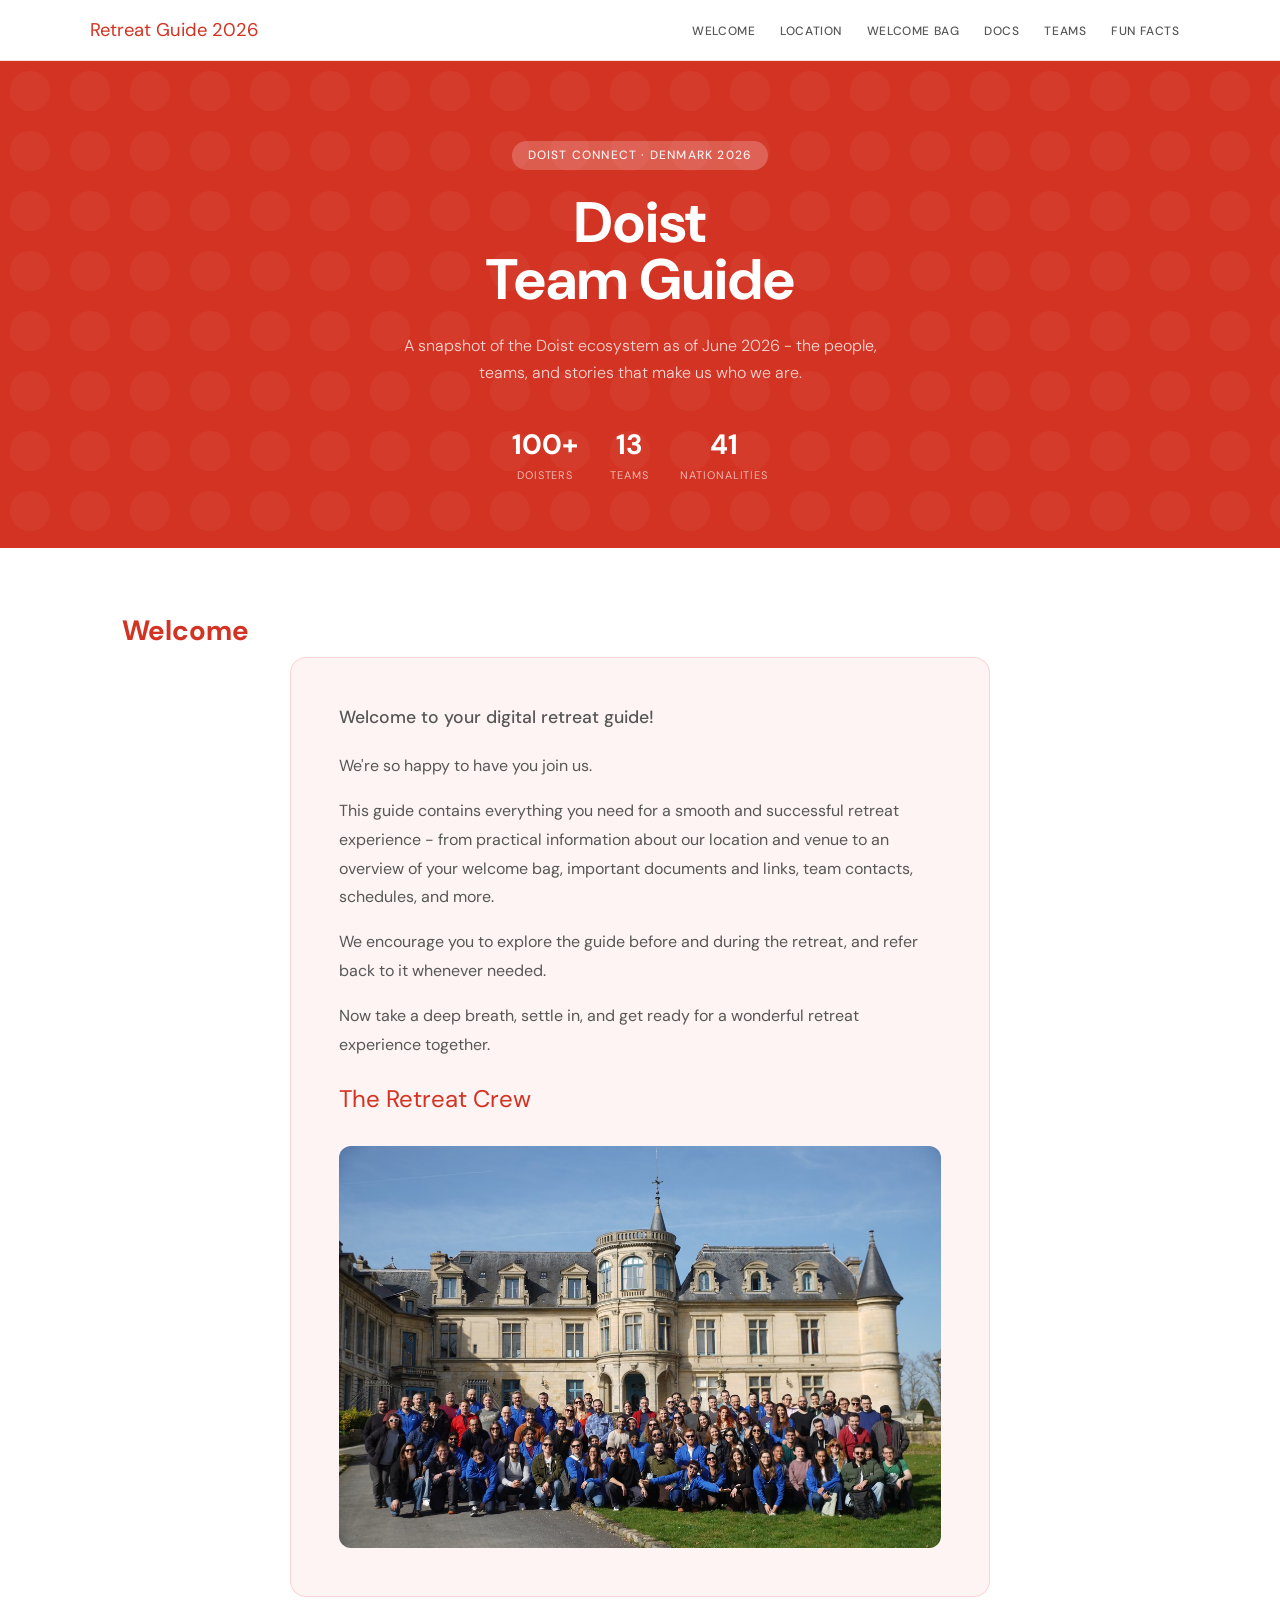
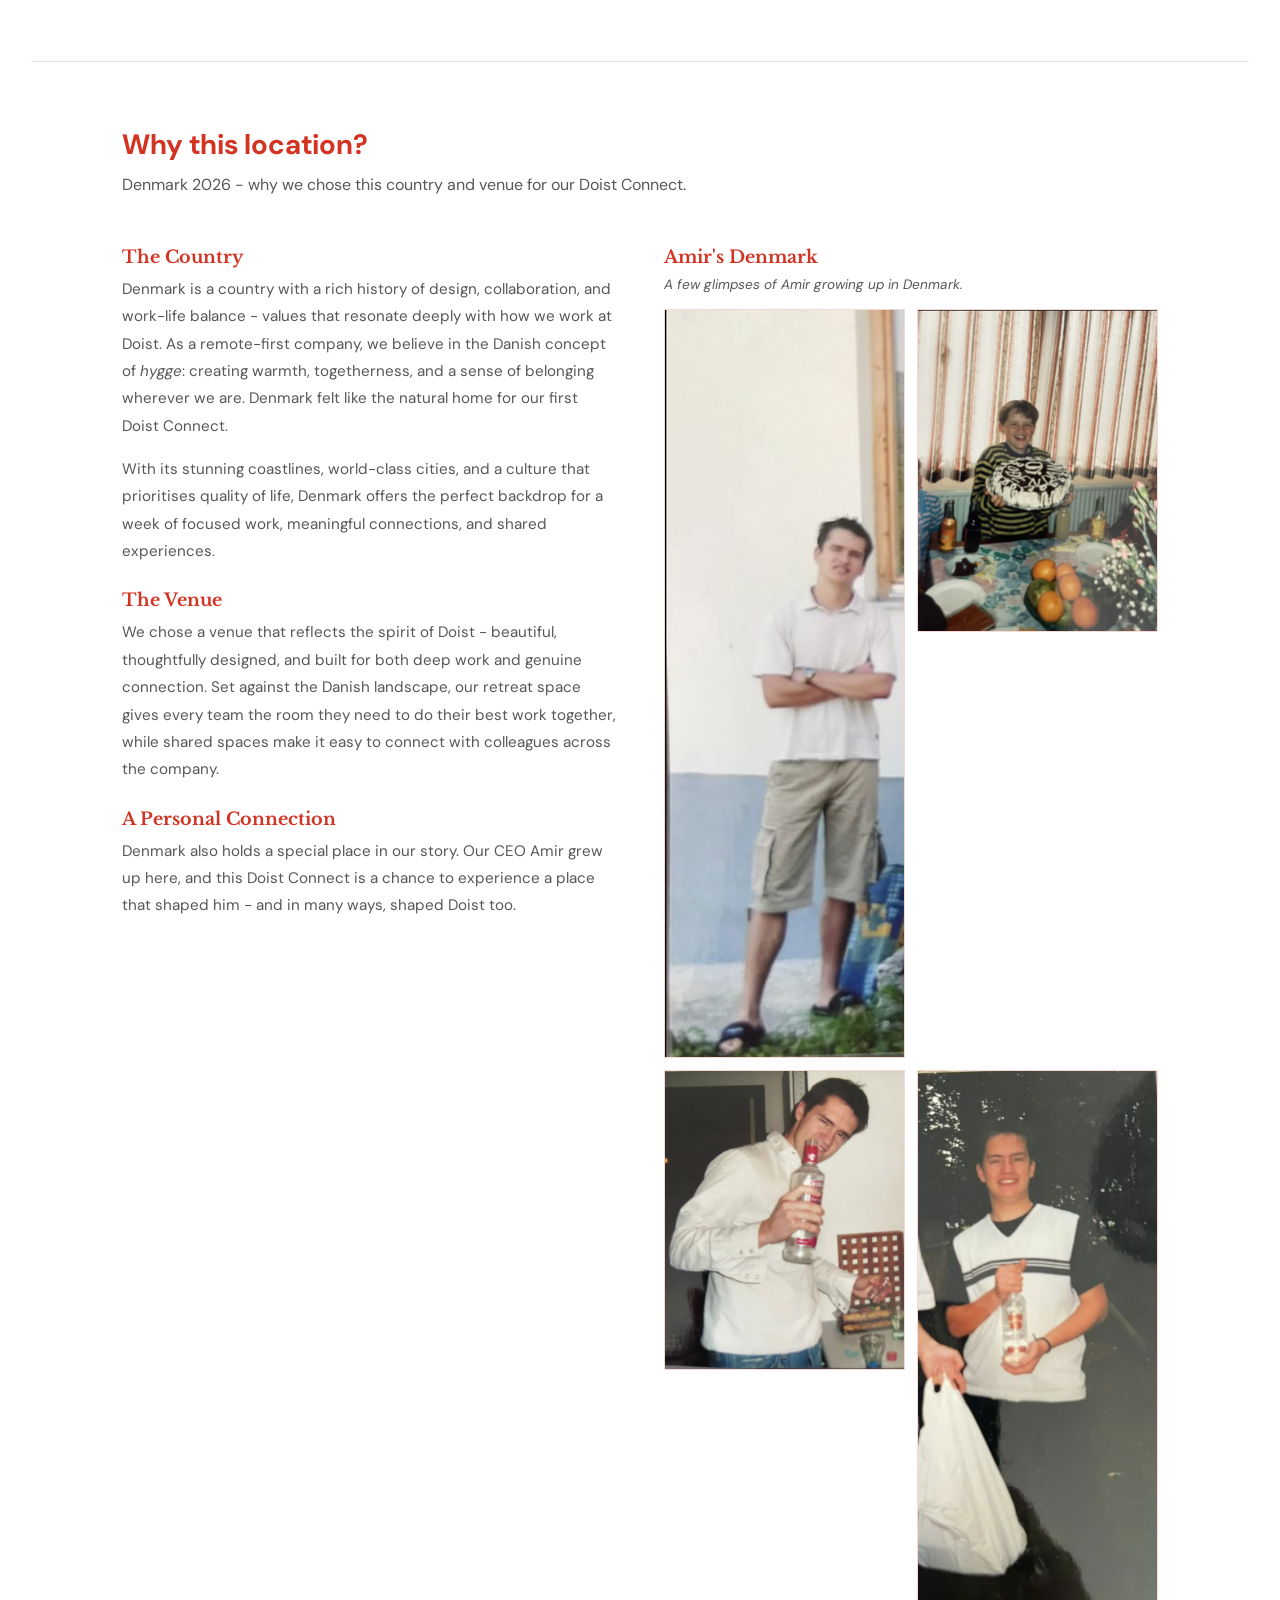
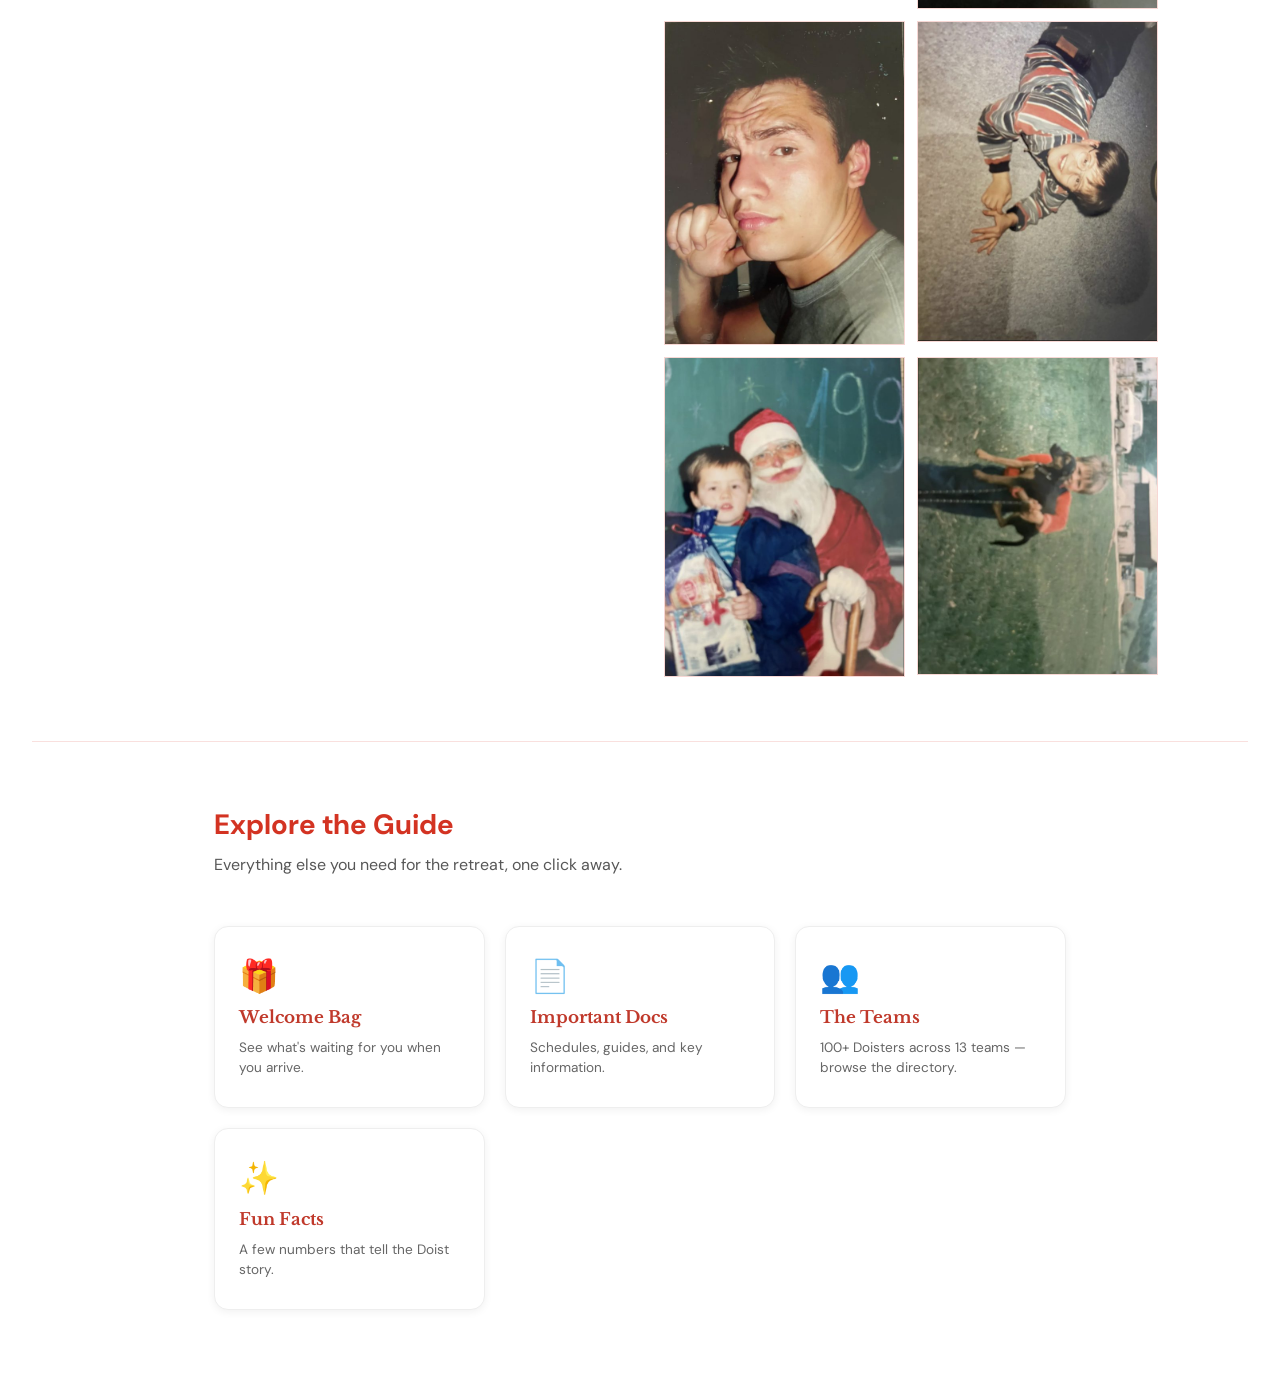
==== index.html @ 6b69aad8 "Convert to multi-page site; add explore cards on landing page" ====
<!DOCTYPE html>
<html lang="en">
<head>
<meta charset="UTF-8">
<meta name="viewport" content="width=device-width, initial-scale=1.0">
<title>Retreat Guide 2026</title>
<link href="https://fonts.googleapis.com/css2?family=Libre+Baskerville:wght@400;700&family=DM+Sans:wght@300;400;500&display=swap" rel="stylesheet">
<link rel="stylesheet" href="styles.css">
</head>
<style>
  .explore-section{padding:64px 24px;max-width:900px;margin:0 auto}
  .explore-grid{display:grid;grid-template-columns:repeat(auto-fill,minmax(200px,1fr));gap:20px;margin-top:32px}
  .explore-card{display:flex;flex-direction:column;align-items:flex-start;gap:10px;background:#fff;border:1px solid #eee;border-radius:14px;padding:28px 24px;text-decoration:none;color:inherit;box-shadow:0 2px 8px rgba(0,0,0,.06);transition:box-shadow .15s,transform .15s}
  .explore-card:hover{box-shadow:0 6px 20px rgba(0,0,0,.12);transform:translateY(-2px)}
  .explore-card-icon{font-size:2rem}
  .explore-card-title{font-family:'Libre Baskerville',serif;font-size:1.05rem;font-weight:700;color:#C0392B}
  .explore-card-desc{font-size:.85rem;color:#666;line-height:1.5}
</style>
</head>
<body>
<div id="site">
  <nav><div class="nav-inner">
    <a class="nav-logo" href="index.html">Retreat Guide 2026</a>
    <ul class="nav-links">
      <li><a href="#welcome">Welcome</a></li>
      <li><a href="#why-location">Location</a></li>
      <li><a href="welcome-bag.html">Welcome Bag</a></li>
      <li><a href="docs.html">Docs</a></li>
      <li><a href="teams.html">Teams</a></li>
      <li><a href="fun-facts.html">Fun Facts</a></li>
    </ul>
    <div class="hamburger" onclick="toggleMenu()" aria-label="Menu"><span></span><span></span><span></span></div>
  </div></nav>
  <div id="mobile-nav">
    <a href="#welcome" onclick="toggleMenu()">Welcome</a>
    <a href="#why-location" onclick="toggleMenu()">Location</a>
    <a href="welcome-bag.html" onclick="toggleMenu()">Welcome Bag</a>
    <a href="docs.html" onclick="toggleMenu()">Docs</a>
    <a href="teams.html" onclick="toggleMenu()">Teams</a>
    <a href="fun-facts.html" onclick="toggleMenu()">Fun Facts</a>
  </div>
  <div class="hero" id="hero"><div class="hero-content">
    <span class="hero-eyebrow">Doist Connect · Denmark 2026</span>
    <h1>Doist<br>Team Guide</h1>
    <p class="hero-sub">A snapshot of the Doist ecosystem as of June 2026 - the people, teams, and stories that make us who we are.</p>
    <div class="hero-stats">
      <div class="hero-stat"><span class="hero-stat-num">100+</span><span class="hero-stat-label">Doisters</span></div>
      <div class="hero-stat"><span class="hero-stat-num">13</span><span class="hero-stat-label">Teams</span></div>
      <div class="hero-stat"><span class="hero-stat-num">41</span><span class="hero-stat-label">Nationalities</span></div>
    </div>
  </div></div>
  <div id="section-welcome"></div>
  <div id="section-location"></div>
  <section id="explore" class="explore-section">
    <h2 class="section-title">Explore the Guide</h2>
    <p class="section-intro">Everything else you need for the retreat, one click away.</p>
    <div class="explore-grid">
      <a href="welcome-bag.html" class="explore-card"><div class="explore-card-icon">🎁</div><div class="explore-card-title">Welcome Bag</div><div class="explore-card-desc">See what's waiting for you when you arrive.</div></a>
      <a href="docs.html" class="explore-card"><div class="explore-card-icon">📄</div><div class="explore-card-title">Important Docs</div><div class="explore-card-desc">Schedules, guides, and key information.</div></a>
      <a href="teams.html" class="explore-card"><div class="explore-card-icon">👥</div><div class="explore-card-title">The Teams</div><div class="explore-card-desc">100+ Doisters across 13 teams — browse the directory.</div></a>
      <a href="fun-facts.html" class="explore-card"><div class="explore-card-icon">✨</div><div class="explore-card-title">Fun Facts</div><div class="explore-card-desc">A few numbers that tell the Doist story.</div></a>
    </div>
  </section>
</div>
<script>
function toggleMenu(){document.getElementById('mobile-nav').classList.toggle('open');}
async function loadSections(){
  for(const s of [{id:'section-welcome',file:'welcome.html'},{id:'section-location',file:'location.html'}]){
    try{document.getElementById(s.id).innerHTML=await(await fetch(s.file)).text();}catch(e){}
  }
}
document.addEventListener('DOMContentLoaded',loadSections);
</script>
</body></html>
---- styles.css ----
:root {
    --coral: #D33322;
    --coral-hover: #C3392C;
    --coral-dark: #DC4C3E;
    --coral-light: #F1B7B2;
    --coral-pale: #FDF4F3;
    --dark: #1A1A1A;
    --mid: #575757;
    --light: #F5F5F5;
    --white: #ffffff;
    --border: rgba(211,51,34,0.15);
  }

  * { margin: 0; padding: 0; box-sizing: border-box; }

  body {
    font-family: 'DM Sans', sans-serif;
    background: var(--white);
    color: var(--dark);
    min-height: 100vh;
  }

  .welcome-photo {
    width: 100%;
    border-radius: 12px;
    margin-top: 2rem;
    display: block;
  }

  /* WELCOME BAG SECTION */
  .bag-grid {
    display: grid;
    grid-template-columns: repeat(auto-fill, minmax(220px, 1fr));
    gap: 1rem;
    margin-top: 1rem;
  }

  .bag-item {
    background: var(--coral-pale);
    border: 1px solid var(--border);
    border-radius: 12px;
    padding: 1.25rem 1.5rem;
    display: flex;
    align-items: flex-start;
    gap: 0.85rem;
  }

  .bag-item-icon {
    font-size: 1.5rem;
    flex-shrink: 0;
    line-height: 1;
    margin-top: 0.1rem;
  }

  .bag-item-text {
    color: var(--dark);
    font-size: 0.95rem;
    font-weight: 500;
    line-height: 1.4;
  }

  .bag-item-text span {
    display: block;
    color: var(--mid);
    font-weight: 400;
    font-size: 0.85rem;
    margin-top: 0.2rem;
  }

  /* IMPORTANT DOCS SECTION */
  .docs-grid {
    display: grid;
    grid-template-columns: repeat(auto-fill, minmax(260px, 1fr));
    gap: 1rem;
    margin-top: 1rem;
  }

  .doc-link {
    display: flex;
    align-items: center;
    gap: 1rem;
    background: white;
    border: 1px solid var(--border);
    border-radius: 12px;
    padding: 1.1rem 1.4rem;
    text-decoration: none;
    color: var(--dark);
    transition: border-color 0.15s, box-shadow 0.15s;
  }

  .doc-link:hover {
    border-color: var(--coral);
    box-shadow: 0 2px 12px rgba(211,51,34,0.1);
  }

  .doc-link-icon {
    font-size: 1.4rem;
    flex-shrink: 0;
  }

  .doc-link-body {
    flex: 1;
    min-width: 0;
  }

  .doc-link-title {
    font-size: 0.95rem;
    font-weight: 500;
    color: var(--dark);
    white-space: nowrap;
    overflow: hidden;
    text-overflow: ellipsis;
  }

  .doc-link-desc {
    font-size: 0.8rem;
    color: var(--mid);
    margin-top: 0.15rem;
  }

  .doc-link-arrow {
    color: var(--coral);
    font-size: 1rem;
    flex-shrink: 0;
  }

  /* NAV */
  nav {
    position: sticky;
    top: 0;
    background: white;
    border-bottom: 1px solid var(--border);
    z-index: 100;
    padding: 0 2rem;
  }

  .nav-inner {
    max-width: 1100px;
    margin: 0 auto;
    display: flex;
    align-items: center;
    justify-content: space-between;
    height: 60px;
  }

  .nav-logo {
    font-family: 'DM Sans', sans-serif;
    font-size: 1.15rem;
    color: var(--coral);
    text-decoration: none;
  }

  .nav-links {
    display: flex;
    gap: 0.25rem;
    list-style: none;
    flex-wrap: wrap;
  }

  .nav-links a {
    text-decoration: none;
    color: var(--mid);
    font-size: 0.75rem;
    font-weight: 500;
    padding: 0.4rem 0.65rem;
    border-radius: 6px;
    transition: background 0.15s, color 0.15s;
    text-transform: uppercase;
    letter-spacing: 0.05em;
  }

  .nav-links a:hover { background: var(--coral-light); color: var(--coral); }

  .hamburger {
    display: none;
    flex-direction: column;
    gap: 5px;
    cursor: pointer;
    padding: 4px;
  }

  .hamburger span {
    display: block;
    width: 22px;
    height: 2px;
    background: var(--dark);
    border-radius: 2px;
    transition: all 0.3s;
  }

  /* HERO */
  .hero {
    background: var(--coral);
    padding: 5rem 2rem 4rem;
    text-align: center;
    position: relative;
    overflow: hidden;
  }

  .hero::before {
    content: '';
    position: absolute;
    inset: 0;
    background: url("data:image/svg+xml,%3Csvg width='60' height='60' viewBox='0 0 60 60' xmlns='http://www.w3.org/2000/svg'%3E%3Cg fill='none' fill-rule='evenodd'%3E%3Cg fill='%23ffffff' fill-opacity='0.04'%3E%3Ccircle cx='30' cy='30' r='20'/%3E%3C/g%3E%3C/g%3E%3C/svg%3E");
  }

  .hero-content { position: relative; max-width: 700px; margin: 0 auto; }

  .hero-eyebrow {
    display: inline-block;
    background: rgba(255,255,255,0.2);
    color: rgba(255,255,255,0.9);
    font-size: 0.75rem;
    letter-spacing: 0.1em;
    text-transform: uppercase;
    padding: 0.4rem 1rem;
    border-radius: 20px;
    margin-bottom: 1.5rem;
    font-weight: 500;
  }

  .hero h1 {
    font-family: 'DM Sans', sans-serif;
    font-size: clamp(2.25rem, 8vw, 3.5625rem);
    color: white;
    line-height: 1;
    margin-bottom: 1.5rem;
  }

  .hero-sub {
    color: rgba(255,255,255,0.8);
    font-size: 1rem;
    font-weight: 300;
    line-height: 1.7;
    max-width: 500px;
    margin: 0 auto 2.5rem;
  }

  .hero-stats {
    display: flex;
    gap: 2rem;
    justify-content: center;
    flex-wrap: wrap;
  }

  .hero-stat { text-align: center; }

  .hero-stat-num {
    display: block;
    font-family: 'DM Sans', sans-serif;
    font-size: 1.75rem;
    color: white;
    font-weight: 700;
  }

  .hero-stat-label {
    font-size: 0.6875rem;
    color: rgba(255,255,255,0.65);
    text-transform: uppercase;
    letter-spacing: 0.08em;
  }

  /* SECTIONS */
  section {
    padding: 4rem 2rem;
    max-width: 1100px;
    margin: 0 auto;
  }

  .section-title {
    font-family: 'DM Sans', sans-serif;
    font-size: 1.75rem;
    color: var(--coral);
    margin-bottom: 0.5rem;
  }

  .section-intro {
    color: var(--mid);
    font-size: 1rem;
    line-height: 1.7;
    max-width: 600px;
    margin-bottom: 3rem;
    font-weight: 400;
  }

  /* WELCOME SECTION */
  .welcome-box {
    background: var(--coral-pale);
    border: 1px solid var(--border);
    border-radius: 16px;
    padding: 3rem;
    max-width: 700px;
    margin: 0 auto;
  }

  .welcome-box .bienvenue {
    font-family: 'DM Sans', sans-serif;
    font-size: 1.1rem;
    font-weight: 500;
    color: var(--mid);
    margin-bottom: 1.5rem;
  }

  .welcome-box p {
    color: var(--mid);
    line-height: 1.8;
    margin-bottom: 1rem;
    font-size: 1rem;
  }

  .welcome-box .signature {
    font-family: 'DM Sans', sans-serif;
    font-size: 1.5rem;
    color: var(--coral);
    margin-top: 1.5rem;
  }

  /* TEAM FILTER */
  .team-filter {
    display: flex;
    gap: 0.5rem;
    flex-wrap: wrap;
    margin-bottom: 2.5rem;
  }

  .filter-btn {
    background: var(--light);
    border: 1px solid var(--border);
    border-radius: 20px;
    padding: 0.4rem 1rem;
    font-size: 0.8rem;
    font-weight: 500;
    color: var(--mid);
    cursor: pointer;
    font-family: 'DM Sans', sans-serif;
    transition: all 0.15s;
    text-transform: uppercase;
    letter-spacing: 0.05em;
  }

  .filter-btn:hover, .filter-btn.active {
    background: var(--coral);
    border-color: var(--coral);
    color: white;
  }

  /* PEOPLE GRID */
  .people-grid {
    display: grid;
    grid-template-columns: repeat(auto-fill, minmax(280px, 1fr));
    gap: 1.25rem;
  }

  .person-card {
    background: white;
    border: 1px solid var(--border);
    border-radius: 14px;
    padding: 1.5rem;
    transition: transform 0.2s, box-shadow 0.2s, border-color 0.2s;
    cursor: default;
  }

  .person-card:hover {
    transform: translateY(-3px);
    box-shadow: 0 8px 24px rgba(216,90,48,0.1);
    border-color: rgba(216,90,48,0.3);
  }

  .person-avatar {
    width: 80px;
    height: 80px;
    border-radius: 50%;
    background: var(--coral);
    display: flex;
    align-items: center;
    justify-content: center;
    font-weight: 500;
    font-size: 1rem;
    color: white;
    margin-bottom: 1rem;
    font-family: 'DM Sans', sans-serif;
    overflow: hidden;
    flex-shrink: 0;
  }

  .person-avatar img {
    width: 100%;
    height: 100%;
    object-fit: cover;
    object-position: center 20%;
  }

  .person-name {
    font-weight: 500;
    font-size: 0.875rem;
    color: var(--dark);
    margin-bottom: 0.25rem;
  }

  .person-role {
    font-size: 0.75rem;
    color: var(--coral);
    font-weight: 500;
    text-transform: uppercase;
    letter-spacing: 0.06em;
    margin-bottom: 0.25rem;
  }

  .person-meta {
    font-size: 0.6875rem;
    color: var(--mid);
    margin-bottom: 1rem;
    font-weight: 400;
  }

  .person-fact {
    font-size: 0.875rem;
    color: var(--mid);
    line-height: 1.6;
    border-left: 2px solid var(--border);
    padding-left: 0.75rem;
  }

  .person-team-tag {
    display: inline-block;
    background: #FDF4F3;
    color: var(--coral);
    font-size: 0.7rem;
    font-weight: 500;
    padding: 0.2rem 0.6rem;
    border-radius: 10px;
    margin-top: 0.75rem;
    text-transform: uppercase;
    letter-spacing: 0.05em;
  }

  /* FUN FACTS */
  .facts-grid {
    display: grid;
    grid-template-columns: repeat(auto-fill, minmax(240px, 1fr));
    gap: 1.25rem;
  }

  .fact-card {
    background: var(--coral);
    border-radius: 14px;
    padding: 2rem 1.5rem;
    text-align: center;
  }

  .fact-number {
    font-family: 'DM Sans', sans-serif;
    font-size: 2.8125rem;
    color: white;
    display: block;
    line-height: 1;
    margin-bottom: 0.5rem;
  }

  .fact-label {
    color: rgba(255,255,255,0.8);
    font-size: 0.875rem;
    line-height: 1.5;
    font-weight: 400;
  }

  /* FOOTER */
  footer {
    background: var(--dark);
    color: rgba(255,255,255,0.6);
    text-align: center;
    padding: 2rem;
    font-size: 0.85rem;
  }

  footer span { color: var(--coral); }

  /* SECTION DIVIDER */
  .divider {
    border: none;
    border-top: 1px solid var(--border);
    margin: 0 2rem;
  }

  /* LOCATION SECTION */
  .location-content {
    display: grid;
    grid-template-columns: 1fr 1fr;
    gap: 3rem;
  }

  .location-subtitle {
    font-family: 'Libre Baskerville', serif;
    font-size: 1.1rem;
    font-weight: 700;
    color: var(--coral);
    margin: 1.5rem 0 0.5rem;
  }

  .location-subtitle:first-child { margin-top: 0; }

  .location-text p {
    color: var(--mid);
    font-size: 0.95rem;
    line-height: 1.8;
    margin-bottom: 1rem;
  }

  .location-caption {
    color: var(--mid);
    font-size: 0.85rem;
    font-style: italic;
    margin-bottom: 1rem;
  }

  .amir-grid {
    display: grid;
    grid-template-columns: repeat(2, 1fr);
    gap: 0.75rem;
  }

  .amir-img {
    width: 100%;
    height: auto;
    object-fit: contain;
    border-radius: var(--border-radius-lg);
    border: 1px solid var(--border);
    background: var(--coral-pale);
  }

  .amir-img-wide {
    grid-column: span 2;
    aspect-ratio: 16/9;
  }

  .amir-placeholder {
    grid-column: span 2;
    background: var(--coral-pale);
    border: 1px dashed var(--border);
    border-radius: var(--border-radius-lg);
    padding: 2rem;
    text-align: center;
    color: var(--mid);
    font-size: 0.85rem;
  }

  @media (max-width: 700px) {
    .location-content { grid-template-columns: 1fr; }
  }

  /* HIDDEN */
  .person-card.hidden { display: none; }

  /* MOBILE NAV */
  #mobile-nav {
    display: none;
    flex-direction: column;
    background: white;
    border-bottom: 1px solid var(--border);
    padding: 1rem 2rem;
    gap: 0.5rem;
  }

  #mobile-nav a {
    text-decoration: none;
    color: var(--mid);
    font-size: 0.9rem;
    padding: 0.5rem 0;
    border-bottom: 1px solid var(--border);
    font-weight: 500;
    text-transform: uppercase;
    letter-spacing: 0.05em;
  }

  @media (max-width: 700px) {
    .nav-links { display: none; }
    .hamburger { display: flex; }
    nav { padding: 0 1.25rem; }
    section { padding: 3rem 1.25rem; }
    .welcome-box { padding: 2rem 1.5rem; }
    .hero { padding: 3.5rem 1.25rem 3rem; }
    #mobile-nav { display: none; }
    #mobile-nav.open { display: flex; }
  }

  .page-content { padding-top: 2rem; }
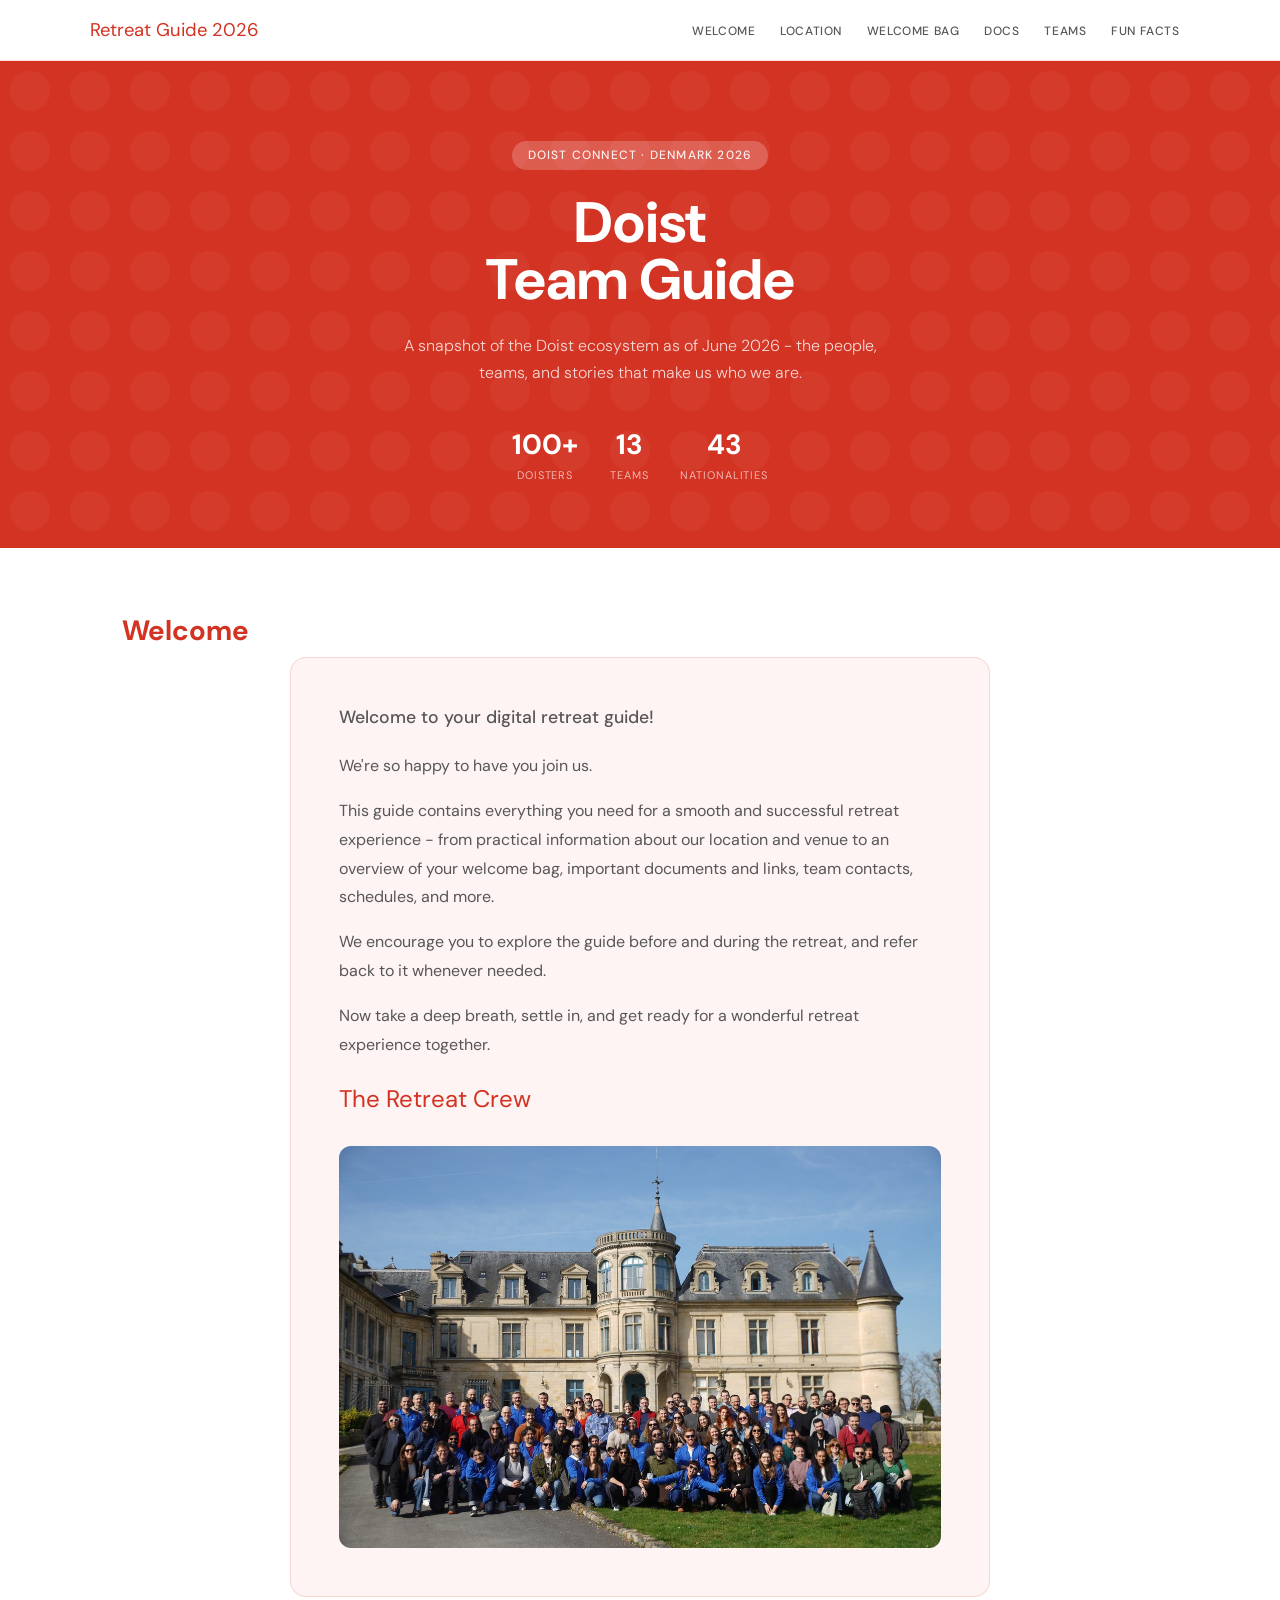
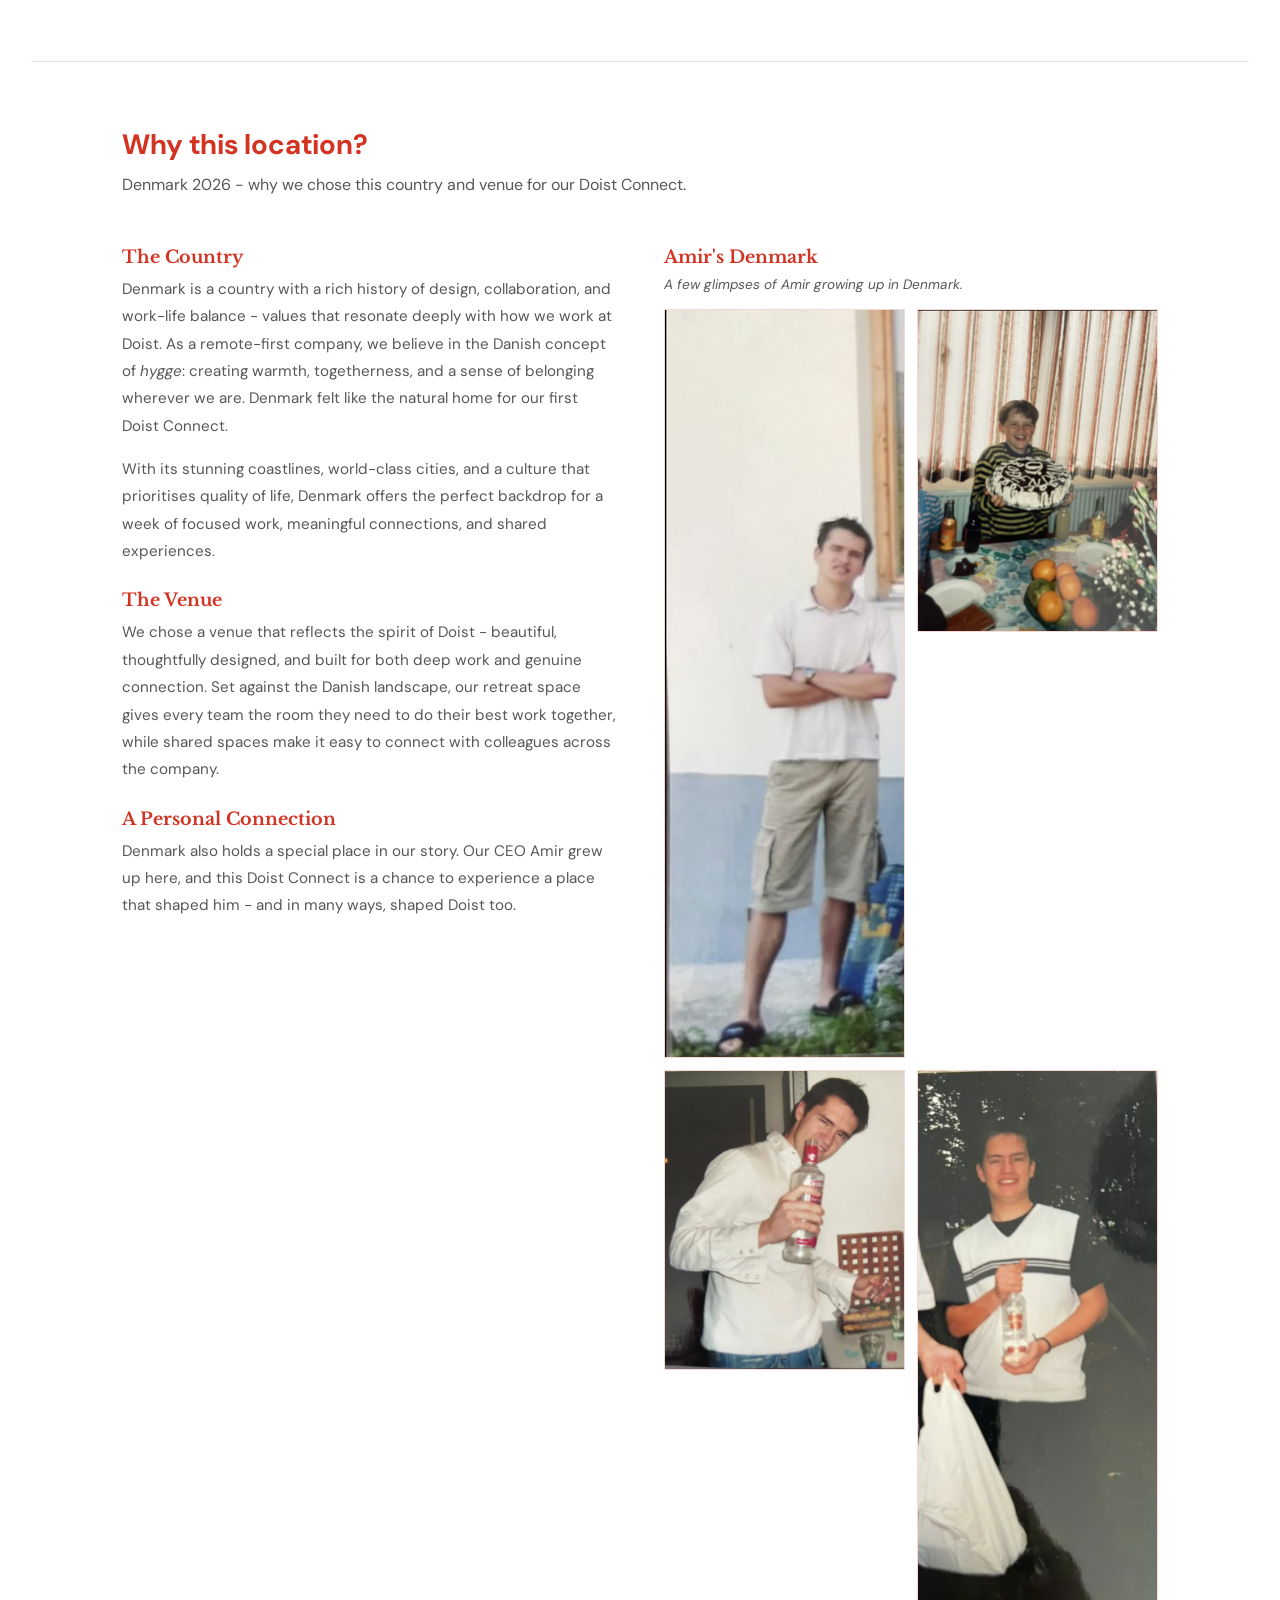
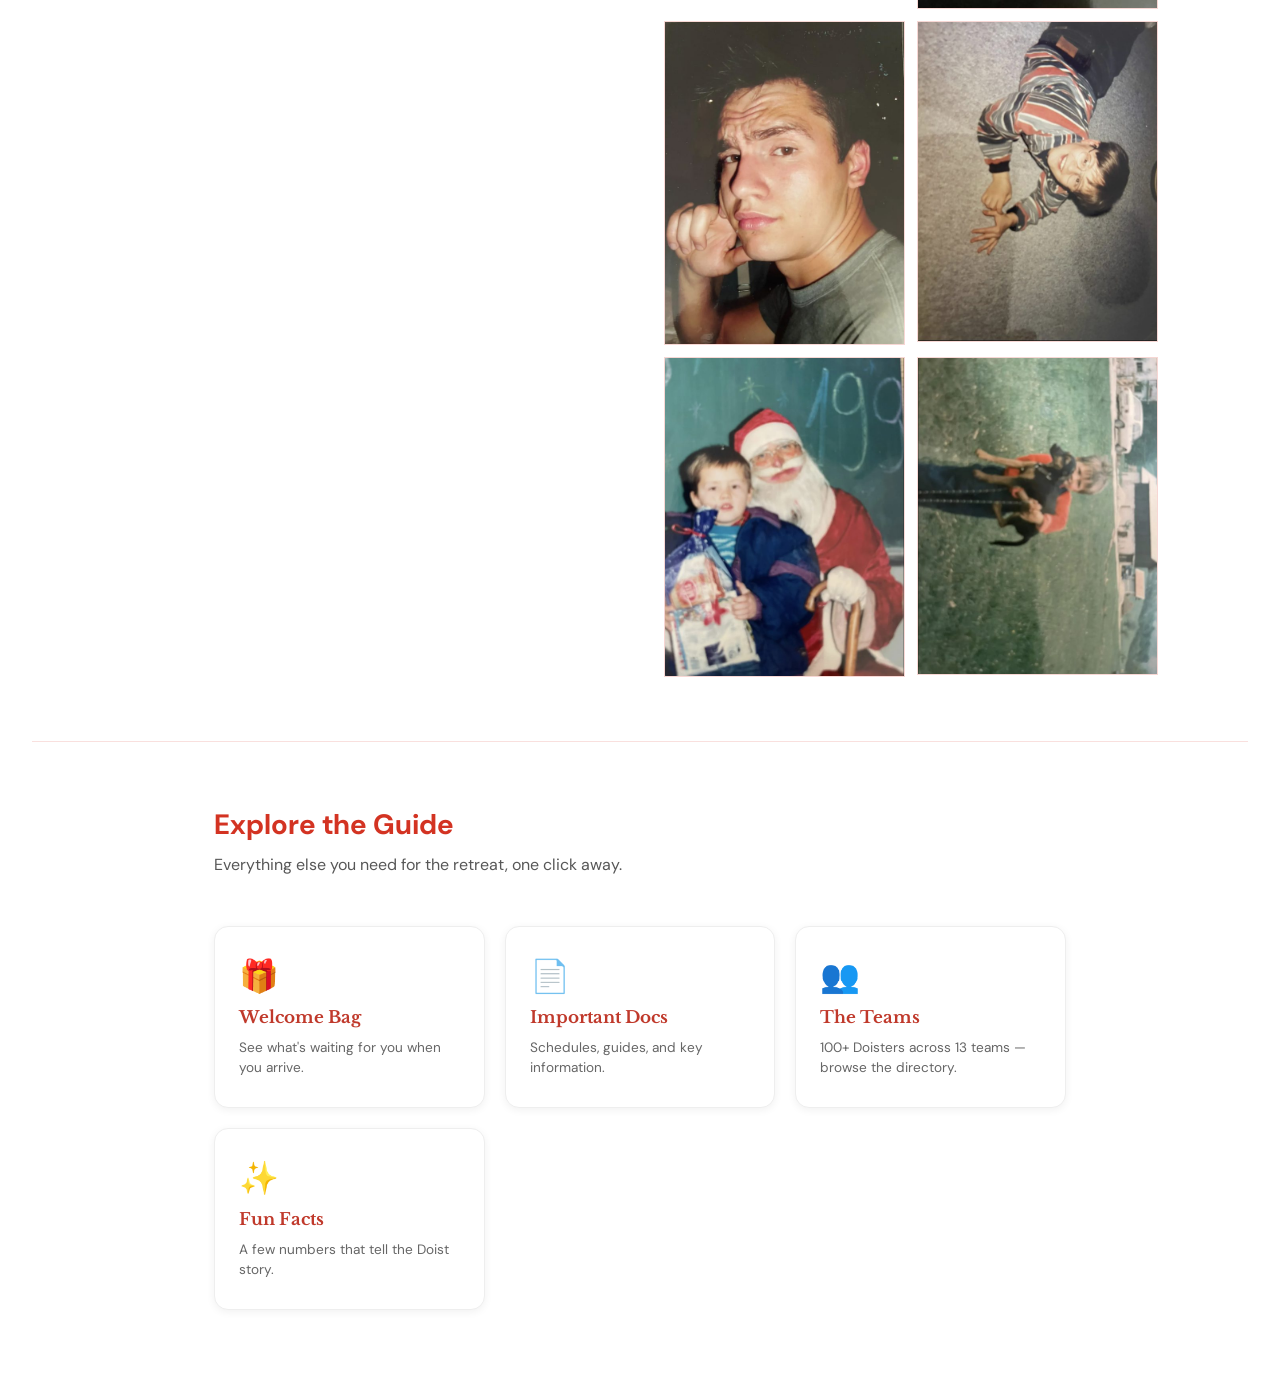
==== commit 0b8b94f6: "Update nationalities count to 43" ====
--- a/index.html
+++ b/index.html
@@ -46,7 +46,7 @@
     <div class="hero-stats">
       <div class="hero-stat"><span class="hero-stat-num">100+</span><span class="hero-stat-label">Doisters</span></div>
       <div class="hero-stat"><span class="hero-stat-num">13</span><span class="hero-stat-label">Teams</span></div>
-      <div class="hero-stat"><span class="hero-stat-num">41</span><span class="hero-stat-label">Nationalities</span></div>
+      <div class="hero-stat"><span class="hero-stat-num">43</span><span class="hero-stat-label">Nationalities</span></div>
     </div>
   </div></div>
   <div id="section-welcome"></div>
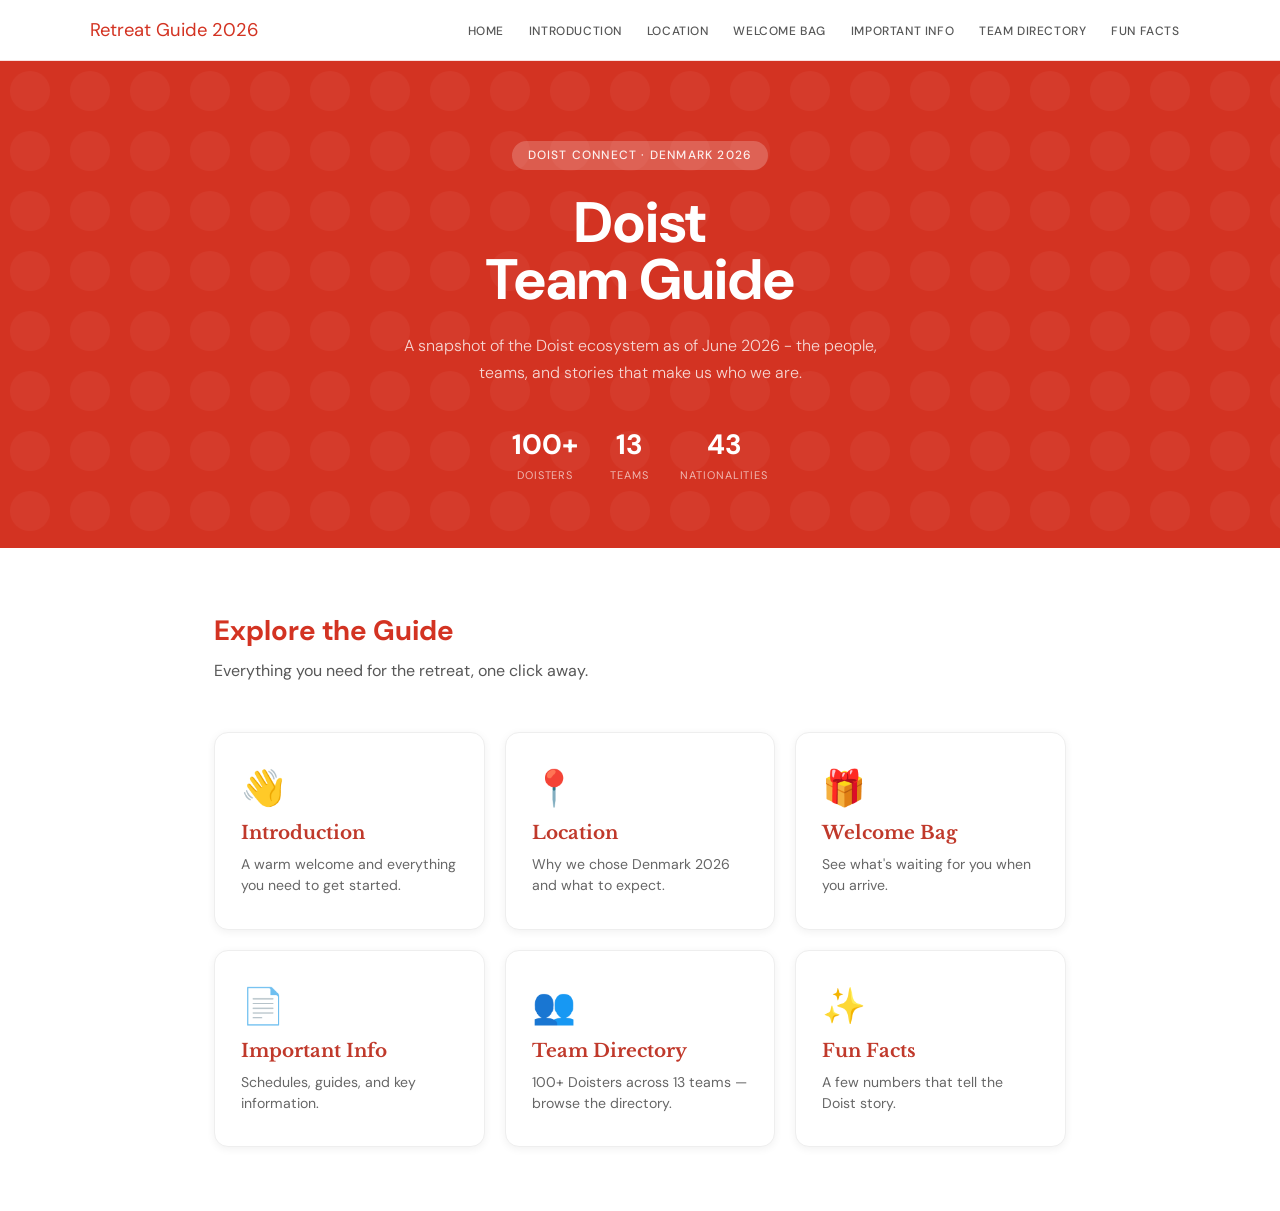
==== commit 399e4355: "Rearrange site: landing page becomes nav cards, Welcome/Location standalone, rename labels" ====
--- a/index.html
+++ b/index.html
@@ -2,19 +2,18 @@
 <html lang="en">
 <head>
 <meta charset="UTF-8">
-<meta name="viewport" content="width=device-width, initial-scale=1.0">
-<title>Retreat Guide 2026</title>
+<meta name="viewport" content="width=device-width,initial-scale=1.0">
+<title>Home · Retreat Guide 2026</title>
 <link href="https://fonts.googleapis.com/css2?family=Libre+Baskerville:wght@400;700&family=DM+Sans:wght@300;400;500&display=swap" rel="stylesheet">
 <link rel="stylesheet" href="styles.css">
-</head>
 <style>
   .explore-section{padding:64px 24px;max-width:900px;margin:0 auto}
-  .explore-grid{display:grid;grid-template-columns:repeat(auto-fill,minmax(200px,1fr));gap:20px;margin-top:32px}
-  .explore-card{display:flex;flex-direction:column;align-items:flex-start;gap:10px;background:#fff;border:1px solid #eee;border-radius:14px;padding:28px 24px;text-decoration:none;color:inherit;box-shadow:0 2px 8px rgba(0,0,0,.06);transition:box-shadow .15s,transform .15s}
+  .explore-grid{display:grid;grid-template-columns:repeat(auto-fill,minmax(220px,1fr));gap:20px;margin-top:32px}
+  .explore-card{display:flex;flex-direction:column;align-items:flex-start;gap:10px;background:#fff;border:1px solid #eee;border-radius:14px;padding:32px 26px;text-decoration:none;color:inherit;box-shadow:0 2px 8px rgba(0,0,0,.06);transition:box-shadow .15s,transform .15s}
   .explore-card:hover{box-shadow:0 6px 20px rgba(0,0,0,.12);transform:translateY(-2px)}
-  .explore-card-icon{font-size:2rem}
-  .explore-card-title{font-family:'Libre Baskerville',serif;font-size:1.05rem;font-weight:700;color:#C0392B}
-  .explore-card-desc{font-size:.85rem;color:#666;line-height:1.5}
+  .explore-card-icon{font-size:2.2rem}
+  .explore-card-title{font-family:'Libre Baskerville',serif;font-size:1.15rem;font-weight:700;color:#C0392B}
+  .explore-card-desc{font-size:.88rem;color:#666;line-height:1.5}
 </style>
 </head>
 <body>
@@ -22,21 +21,23 @@
   <nav><div class="nav-inner">
     <a class="nav-logo" href="index.html">Retreat Guide 2026</a>
     <ul class="nav-links">
-      <li><a href="#welcome">Welcome</a></li>
-      <li><a href="#why-location">Location</a></li>
+      <li><a href="index.html" class="active">Home</a></li>
+      <li><a href="welcome.html">Introduction</a></li>
+      <li><a href="location.html">Location</a></li>
       <li><a href="welcome-bag.html">Welcome Bag</a></li>
-      <li><a href="docs.html">Docs</a></li>
-      <li><a href="teams.html">Teams</a></li>
+      <li><a href="docs.html">Important Info</a></li>
+      <li><a href="teams.html">Team Directory</a></li>
       <li><a href="fun-facts.html">Fun Facts</a></li>
     </ul>
     <div class="hamburger" onclick="toggleMenu()" aria-label="Menu"><span></span><span></span><span></span></div>
   </div></nav>
   <div id="mobile-nav">
-    <a href="#welcome" onclick="toggleMenu()">Welcome</a>
-    <a href="#why-location" onclick="toggleMenu()">Location</a>
+    <a href="index.html" onclick="toggleMenu()">Home</a>
+    <a href="welcome.html" onclick="toggleMenu()">Introduction</a>
+    <a href="location.html" onclick="toggleMenu()">Location</a>
     <a href="welcome-bag.html" onclick="toggleMenu()">Welcome Bag</a>
-    <a href="docs.html" onclick="toggleMenu()">Docs</a>
-    <a href="teams.html" onclick="toggleMenu()">Teams</a>
+    <a href="docs.html" onclick="toggleMenu()">Important Info</a>
+    <a href="teams.html" onclick="toggleMenu()">Team Directory</a>
     <a href="fun-facts.html" onclick="toggleMenu()">Fun Facts</a>
   </div>
   <div class="hero" id="hero"><div class="hero-content">
@@ -49,26 +50,46 @@
       <div class="hero-stat"><span class="hero-stat-num">43</span><span class="hero-stat-label">Nationalities</span></div>
     </div>
   </div></div>
-  <div id="section-welcome"></div>
-  <div id="section-location"></div>
   <section id="explore" class="explore-section">
     <h2 class="section-title">Explore the Guide</h2>
-    <p class="section-intro">Everything else you need for the retreat, one click away.</p>
+    <p class="section-intro">Everything you need for the retreat, one click away.</p>
     <div class="explore-grid">
-      <a href="welcome-bag.html" class="explore-card"><div class="explore-card-icon">🎁</div><div class="explore-card-title">Welcome Bag</div><div class="explore-card-desc">See what's waiting for you when you arrive.</div></a>
-      <a href="docs.html" class="explore-card"><div class="explore-card-icon">📄</div><div class="explore-card-title">Important Docs</div><div class="explore-card-desc">Schedules, guides, and key information.</div></a>
-      <a href="teams.html" class="explore-card"><div class="explore-card-icon">👥</div><div class="explore-card-title">The Teams</div><div class="explore-card-desc">100+ Doisters across 13 teams — browse the directory.</div></a>
-      <a href="fun-facts.html" class="explore-card"><div class="explore-card-icon">✨</div><div class="explore-card-title">Fun Facts</div><div class="explore-card-desc">A few numbers that tell the Doist story.</div></a>
+      <a href="welcome.html" class="explore-card">
+        <div class="explore-card-icon">👋</div>
+        <div class="explore-card-title">Introduction</div>
+        <div class="explore-card-desc">A warm welcome and everything you need to get started.</div>
+      </a>
+      <a href="location.html" class="explore-card">
+        <div class="explore-card-icon">📍</div>
+        <div class="explore-card-title">Location</div>
+        <div class="explore-card-desc">Why we chose Denmark 2026 and what to expect.</div>
+      </a>
+      <a href="welcome-bag.html" class="explore-card">
+        <div class="explore-card-icon">🎁</div>
+        <div class="explore-card-title">Welcome Bag</div>
+        <div class="explore-card-desc">See what's waiting for you when you arrive.</div>
+      </a>
+      <a href="docs.html" class="explore-card">
+        <div class="explore-card-icon">📄</div>
+        <div class="explore-card-title">Important Info</div>
+        <div class="explore-card-desc">Schedules, guides, and key information.</div>
+      </a>
+      <a href="teams.html" class="explore-card">
+        <div class="explore-card-icon">👥</div>
+        <div class="explore-card-title">Team Directory</div>
+        <div class="explore-card-desc">100+ Doisters across 13 teams — browse the directory.</div>
+      </a>
+      <a href="fun-facts.html" class="explore-card">
+        <div class="explore-card-icon">✨</div>
+        <div class="explore-card-title">Fun Facts</div>
+        <div class="explore-card-desc">A few numbers that tell the Doist story.</div>
+      </a>
     </div>
   </section>
 </div>
 <script>
 function toggleMenu(){document.getElementById('mobile-nav').classList.toggle('open');}
-async function loadSections(){
-  for(const s of [{id:'section-welcome',file:'welcome.html'},{id:'section-location',file:'location.html'}]){
-    try{document.getElementById(s.id).innerHTML=await(await fetch(s.file)).text();}catch(e){}
-  }
-}
-document.addEventListener('DOMContentLoaded',loadSections);
 </script>
-</body></html>+
+</body>
+</html>
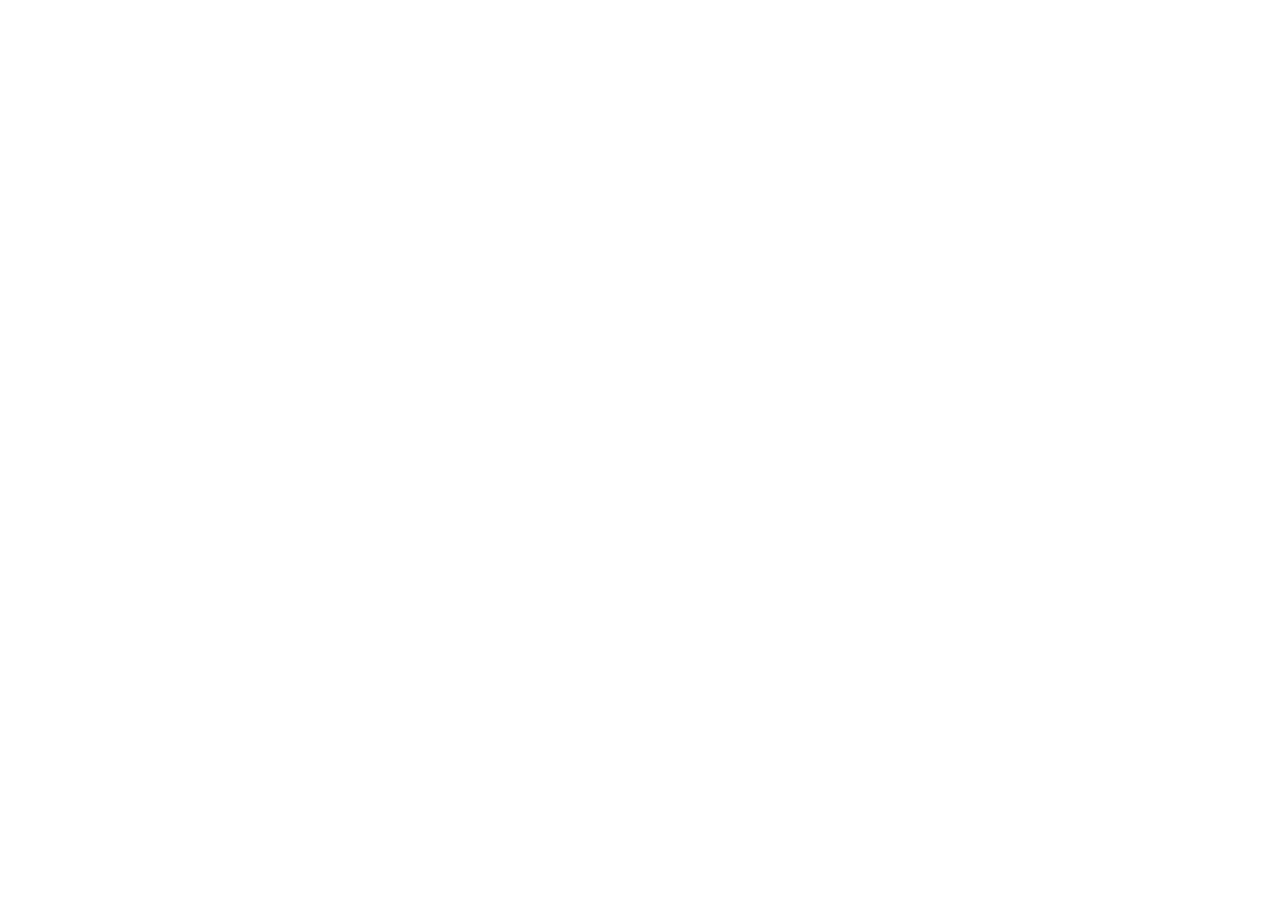
==== commit 0fa4636a: "Add password protection: ball-viking-purple" ====
--- a/index.html
+++ b/index.html
@@ -1,6 +1,32 @@
 <!DOCTYPE html>
 <html lang="en">
 <head>
+<script>
+(function() {
+  // Check if password is already entered in this session
+  if (!sessionStorage.getItem('rtguide_authenticated')) {
+    // Hide the entire page body initially
+    document.documentElement.style.visibility = 'hidden';
+    document.documentElement.style.opacity = '0';
+    
+    // Prompt for password
+    const password = prompt('Enter password to access this site:');
+    if (password === 'ball-viking-purple') {
+      sessionStorage.setItem('rtguide_authenticated', 'true');
+      document.documentElement.style.visibility = 'visible';
+      document.documentElement.style.opacity = '1';
+    } else {
+      // Wrong password or cancelled
+      document.documentElement.style.display = 'none';
+      document.body.innerHTML = '<div style="display:flex; align-items:center; justify-content:center; height:100vh; font-family:sans-serif; font-size:18px;">Access denied. Incorrect password.</div>';
+    }
+  } else {
+    // Already authenticated in this session
+    document.documentElement.style.visibility = 'visible';
+    document.documentElement.style.opacity = '1';
+  }
+})();
+</script>
 <meta charset="UTF-8">
 <meta name="viewport" content="width=device-width,initial-scale=1.0">
 <title>Home · Retreat Guide 2026</title>
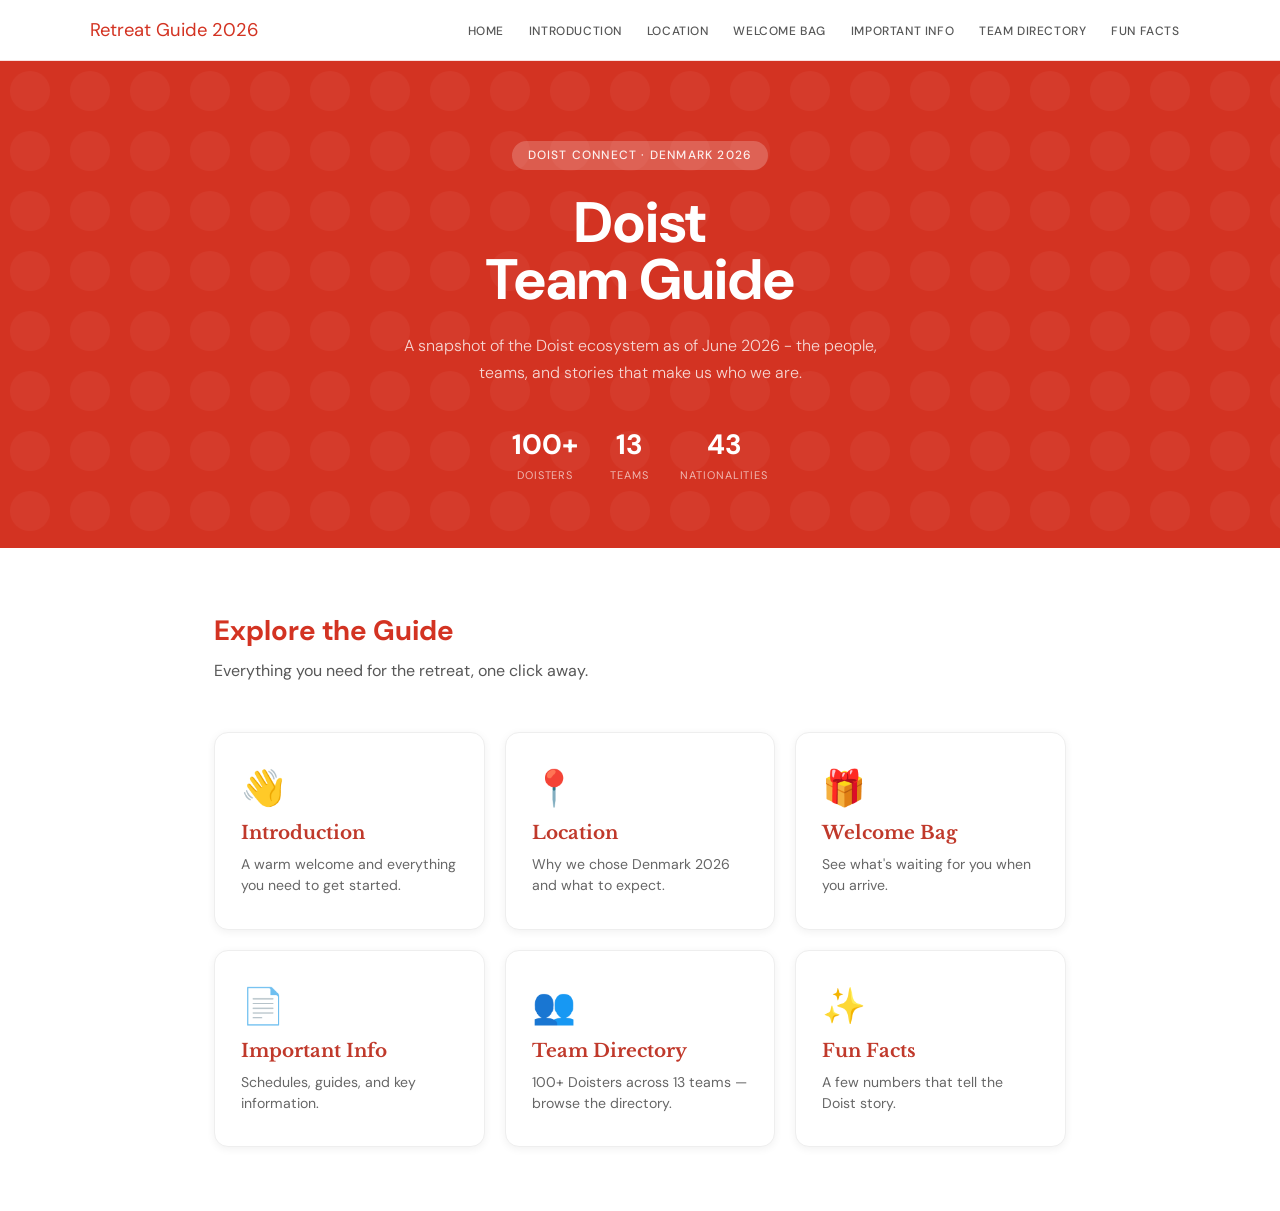
==== commit 3d7461a5: "Remove password protection" ====
--- a/index.html
+++ b/index.html
@@ -1,32 +1,6 @@
 <!DOCTYPE html>
 <html lang="en">
 <head>
-<script>
-(function() {
-  // Check if password is already entered in this session
-  if (!sessionStorage.getItem('rtguide_authenticated')) {
-    // Hide the entire page body initially
-    document.documentElement.style.visibility = 'hidden';
-    document.documentElement.style.opacity = '0';
-    
-    // Prompt for password
-    const password = prompt('Enter password to access this site:');
-    if (password === 'ball-viking-purple') {
-      sessionStorage.setItem('rtguide_authenticated', 'true');
-      document.documentElement.style.visibility = 'visible';
-      document.documentElement.style.opacity = '1';
-    } else {
-      // Wrong password or cancelled
-      document.documentElement.style.display = 'none';
-      document.body.innerHTML = '<div style="display:flex; align-items:center; justify-content:center; height:100vh; font-family:sans-serif; font-size:18px;">Access denied. Incorrect password.</div>';
-    }
-  } else {
-    // Already authenticated in this session
-    document.documentElement.style.visibility = 'visible';
-    document.documentElement.style.opacity = '1';
-  }
-})();
-</script>
 <meta charset="UTF-8">
 <meta name="viewport" content="width=device-width,initial-scale=1.0">
 <title>Home · Retreat Guide 2026</title>
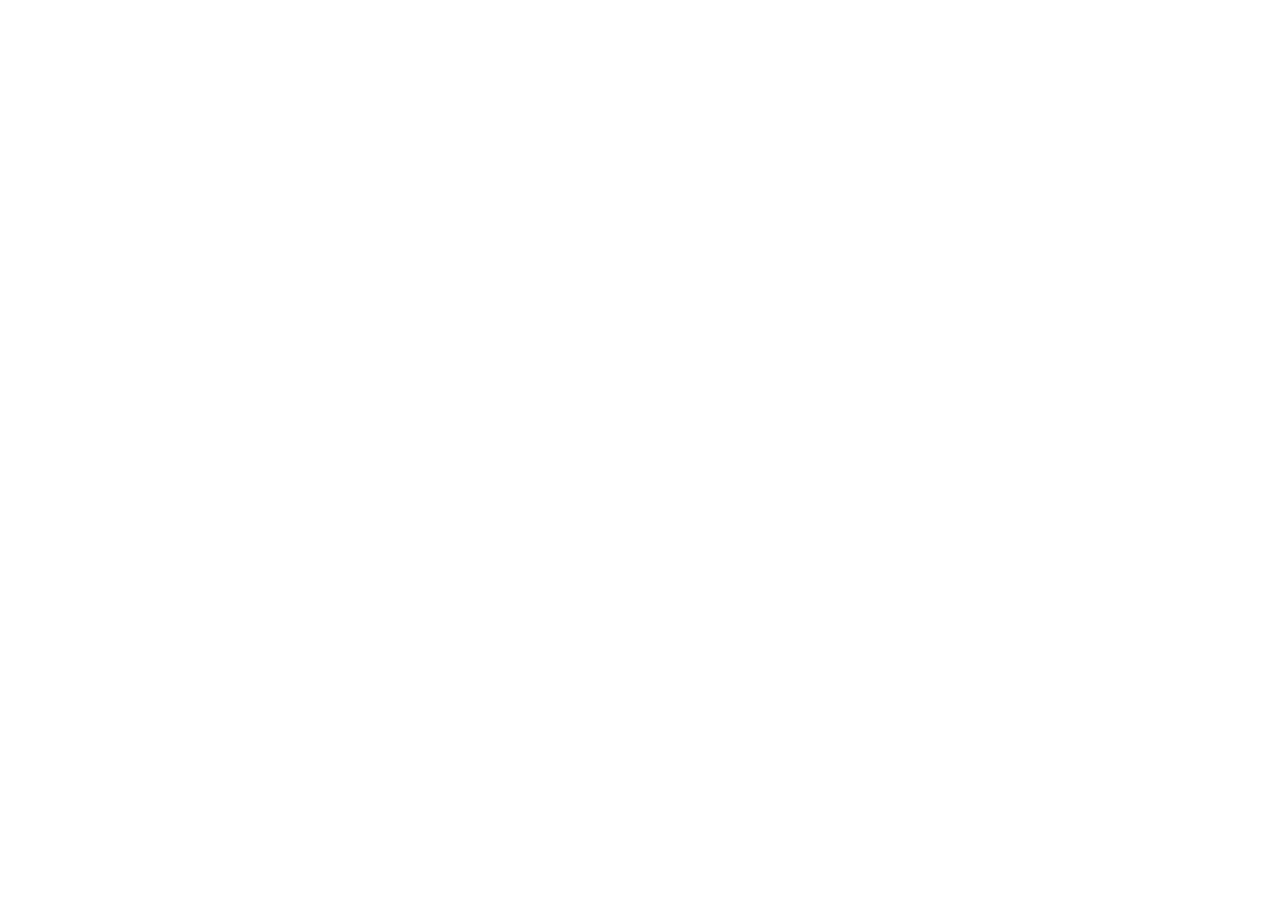
==== commit f8e9002f: "Fix nav bug, update location page content/design, add Amir & Summer photos, fix fun fact, update rol" ====
--- a/index.html
+++ b/index.html
@@ -1,6 +1,30 @@
 <!DOCTYPE html>
 <html lang="en">
 <head>
+<script>
+(function() {
+  const isAuthenticated = sessionStorage.getItem('rtguide_authenticated') === 'true';
+  if (!isAuthenticated) {
+    document.documentElement.style.visibility = 'hidden';
+    document.documentElement.style.opacity = '0';
+    document.documentElement.style.display = 'none';
+    const password = prompt('Enter password to access this site:');
+    if (password === 'ball-viking-purple') {
+      sessionStorage.setItem('rtguide_authenticated', 'true');
+      document.documentElement.style.visibility = 'visible';
+      document.documentElement.style.opacity = '1';
+      document.documentElement.style.display = 'block';
+      window.location.reload();
+    } else {
+      document.documentElement.innerHTML = '<body style="display:flex; align-items:center; justify-content:center; height:100vh; font-family:sans-serif; font-size:18px; margin:0;">Access denied. Incorrect password.</body>';
+    }
+  } else {
+    document.documentElement.style.visibility = 'visible';
+    document.documentElement.style.opacity = '1';
+    document.documentElement.style.display = 'block';
+  }
+})();
+</script>
 <meta charset="UTF-8">
 <meta name="viewport" content="width=device-width,initial-scale=1.0">
 <title>Home · Retreat Guide 2026</title>
--- a/styles.css
+++ b/styles.css
@@ -485,8 +485,12 @@
   /* LOCATION SECTION */
   .location-content {
     display: grid;
-    grid-template-columns: 1fr 1fr;
-    gap: 3rem;
+    grid-template-columns: 1fr;
+    gap: 2rem;
+    background: var(--coral-pale);
+    border: 1px solid var(--border);
+    border-radius: 16px;
+    padding: 3rem;
   }
 
   .location-subtitle {
@@ -513,35 +517,41 @@
     margin-bottom: 1rem;
   }
 
+  .denmark-facts {
+    list-style: none;
+    margin: 0 0 1rem;
+    padding: 0;
+    display: flex;
+    flex-direction: column;
+    gap: 0.75rem;
+  }
+
+  .denmark-facts li {
+    color: var(--mid);
+    font-size: 0.95rem;
+    line-height: 1.6;
+    display: flex;
+    align-items: flex-start;
+    gap: 0.6rem;
+  }
+
+  .denmark-facts .fact-emoji {
+    flex-shrink: 0;
+  }
+
   .amir-grid {
-    display: grid;
-    grid-template-columns: repeat(2, 1fr);
-    gap: 0.75rem;
-  }
-
-  .amir-img {
+    display: flex;
+    justify-content: center;
+  }
+
+  .amir-photo {
     width: 100%;
+    max-width: 420px;
     height: auto;
-    object-fit: contain;
+    display: block;
     border-radius: var(--border-radius-lg);
     border: 1px solid var(--border);
     background: var(--coral-pale);
-  }
-
-  .amir-img-wide {
-    grid-column: span 2;
-    aspect-ratio: 16/9;
-  }
-
-  .amir-placeholder {
-    grid-column: span 2;
-    background: var(--coral-pale);
-    border: 1px dashed var(--border);
-    border-radius: var(--border-radius-lg);
-    padding: 2rem;
-    text-align: center;
-    color: var(--mid);
-    font-size: 0.85rem;
   }
 
   @media (max-width: 700px) {
@@ -578,6 +588,7 @@
     nav { padding: 0 1.25rem; }
     section { padding: 3rem 1.25rem; }
     .welcome-box { padding: 2rem 1.5rem; }
+    .location-content { padding: 2rem 1.5rem; }
     .hero { padding: 3.5rem 1.25rem 3rem; }
     #mobile-nav { display: none; }
     #mobile-nav.open { display: flex; }
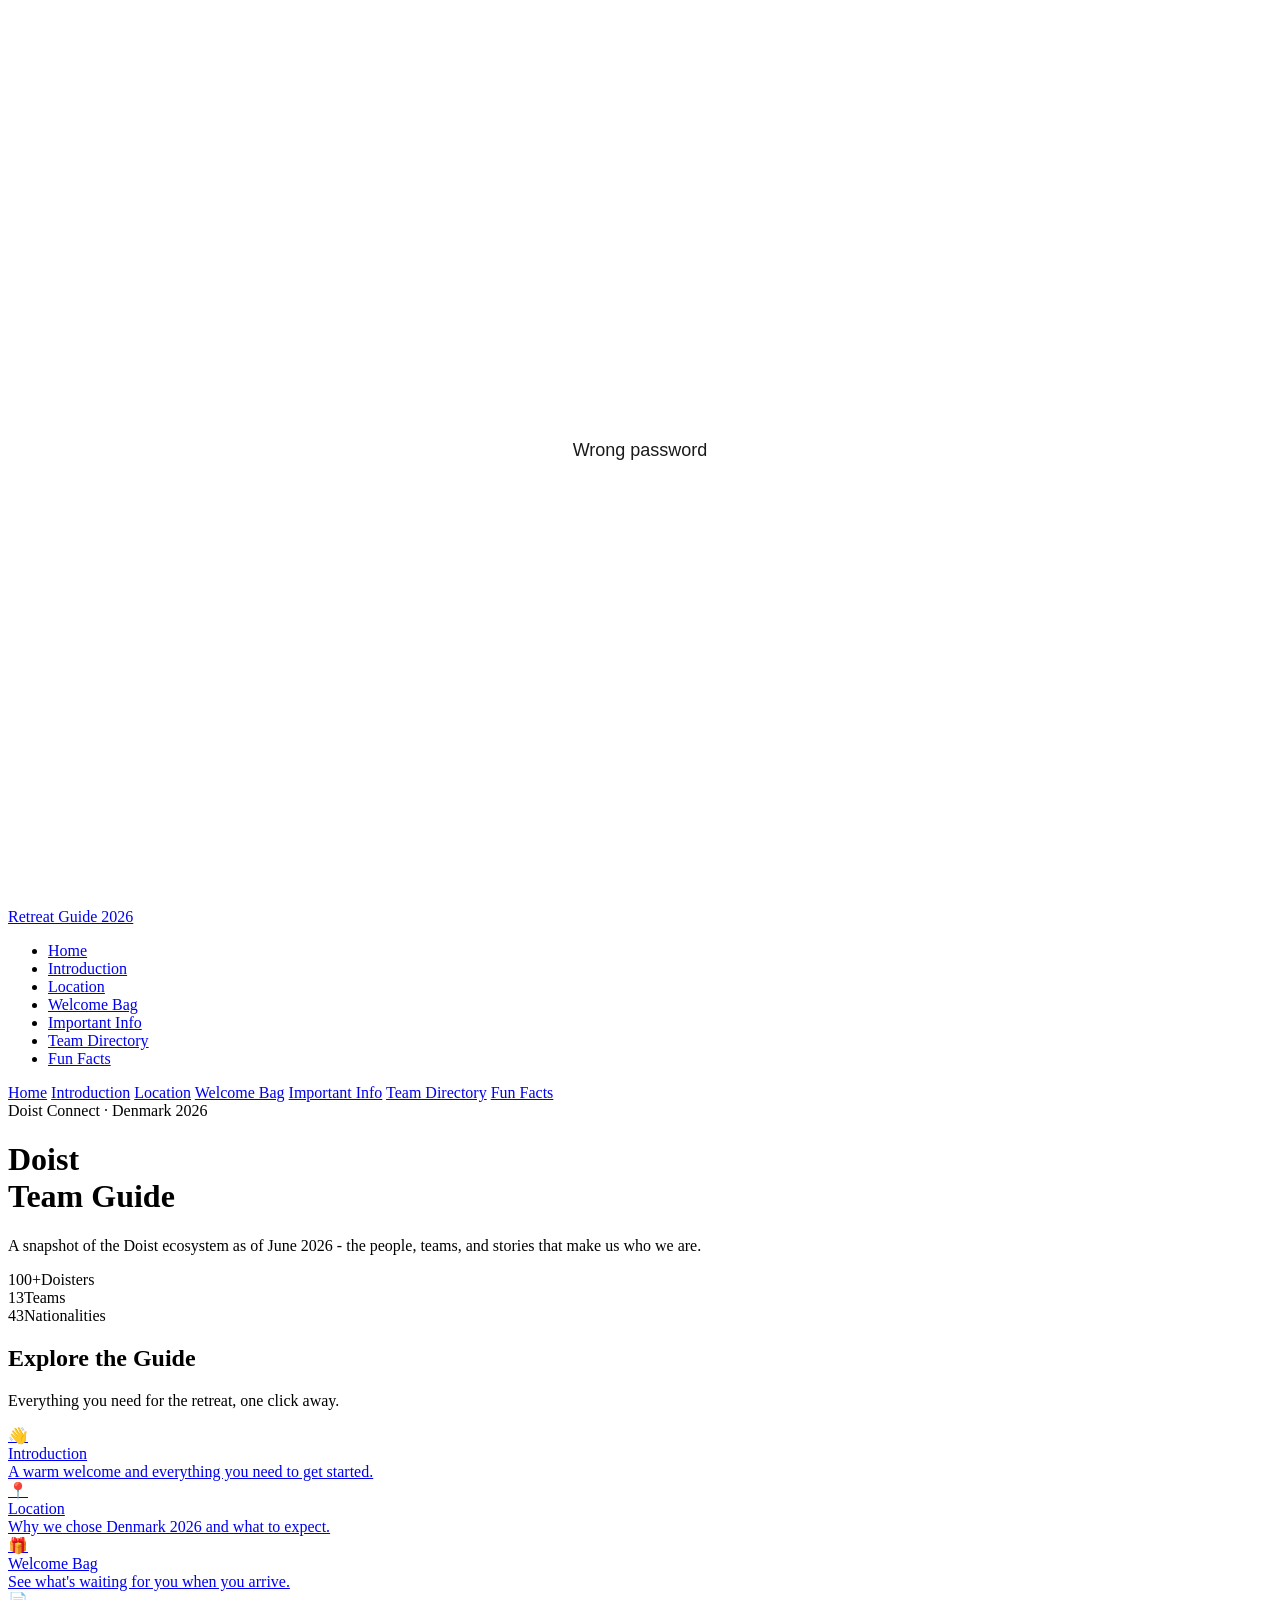
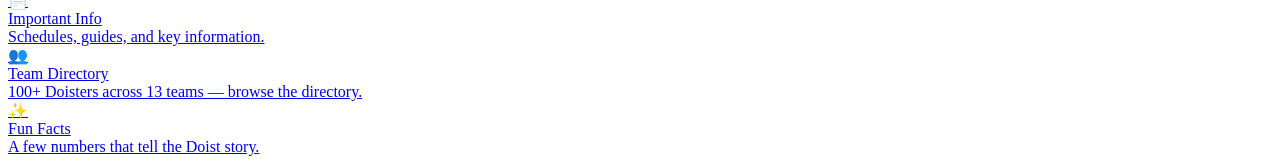
==== commit 5ee24fba: "Fix password gate: show visible "Wrong password" error on incorrect entry" ====
--- a/index.html
+++ b/index.html
@@ -16,7 +16,10 @@
       document.documentElement.style.display = 'block';
       window.location.reload();
     } else {
-      document.documentElement.innerHTML = '<body style="display:flex; align-items:center; justify-content:center; height:100vh; font-family:sans-serif; font-size:18px; margin:0;">Access denied. Incorrect password.</body>';
+      document.documentElement.style.display = 'block';
+      document.documentElement.style.visibility = 'visible';
+      document.documentElement.style.opacity = '1';
+      document.documentElement.innerHTML = '<body style="display:flex; align-items:center; justify-content:center; height:100vh; font-family:sans-serif; font-size:18px; margin:0; color:#1A1A1A;">Wrong password</body>';
     }
   } else {
     document.documentElement.style.visibility = 'visible';
